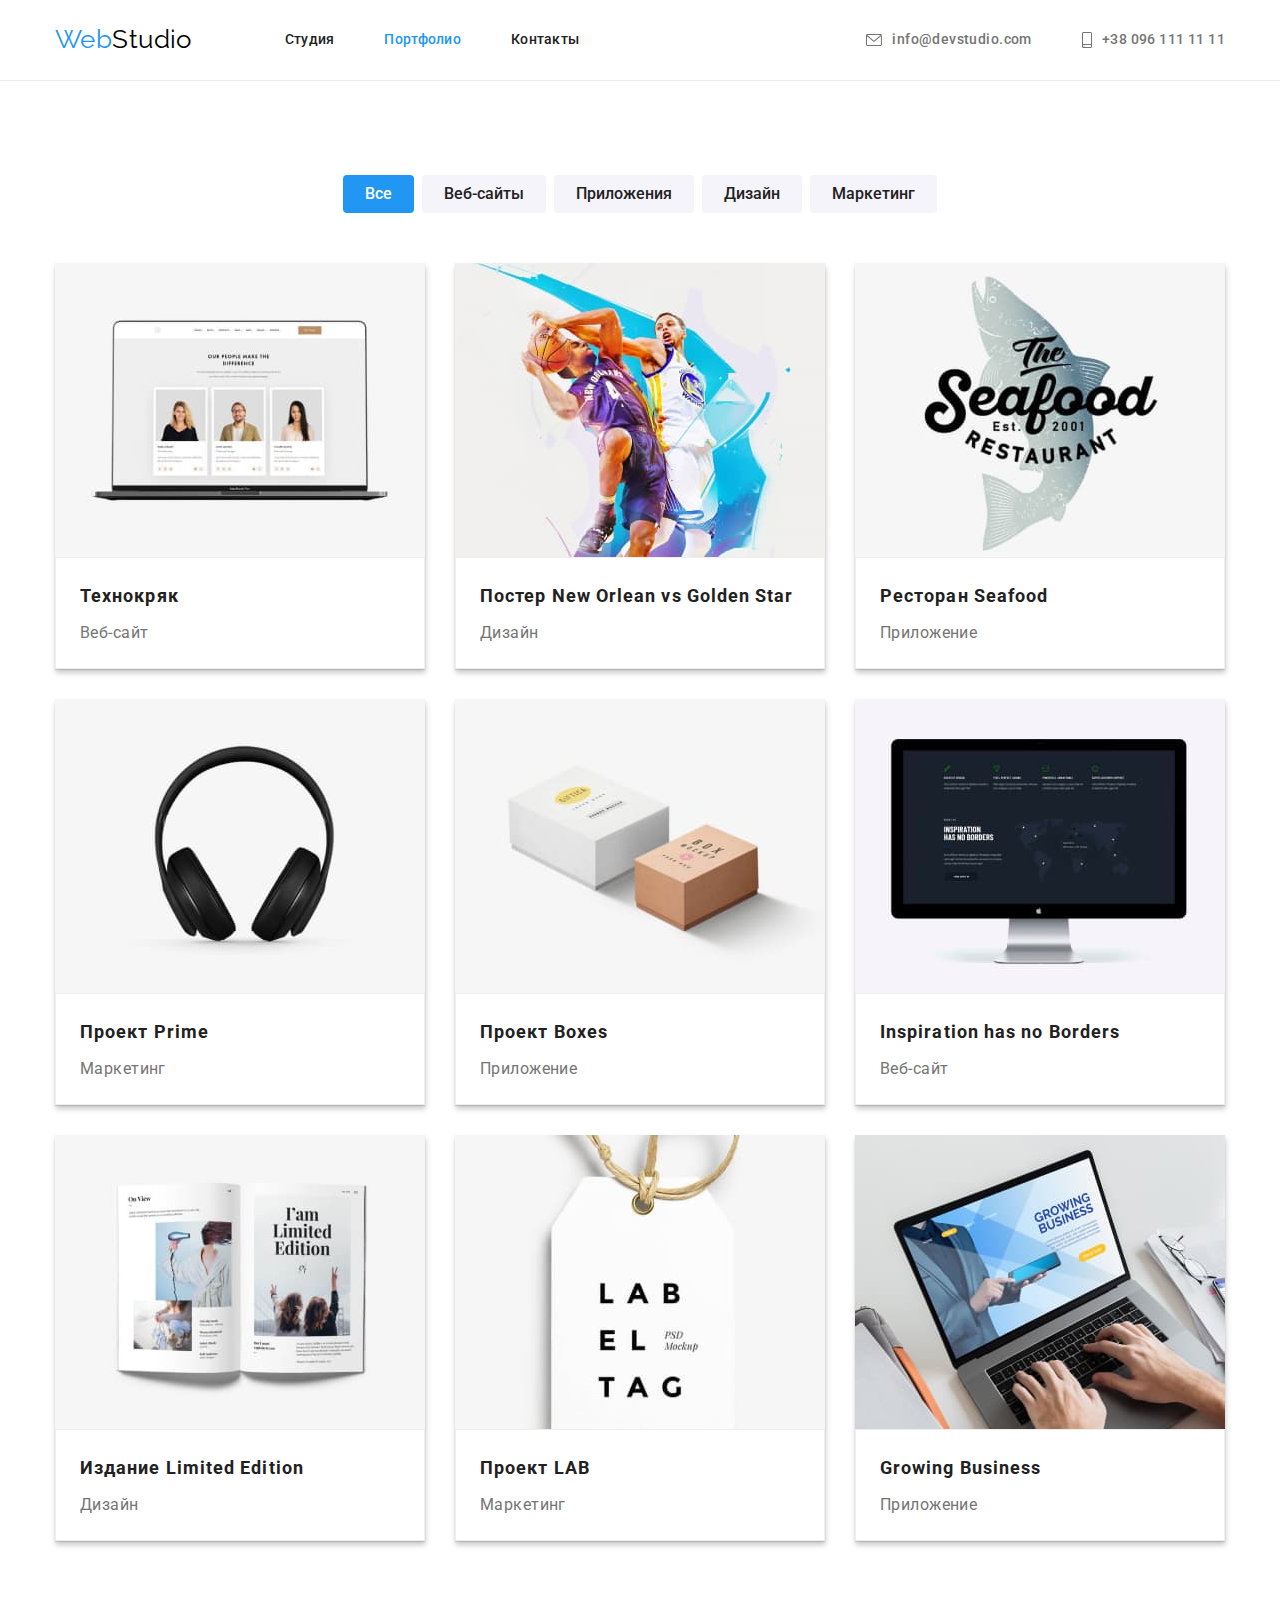
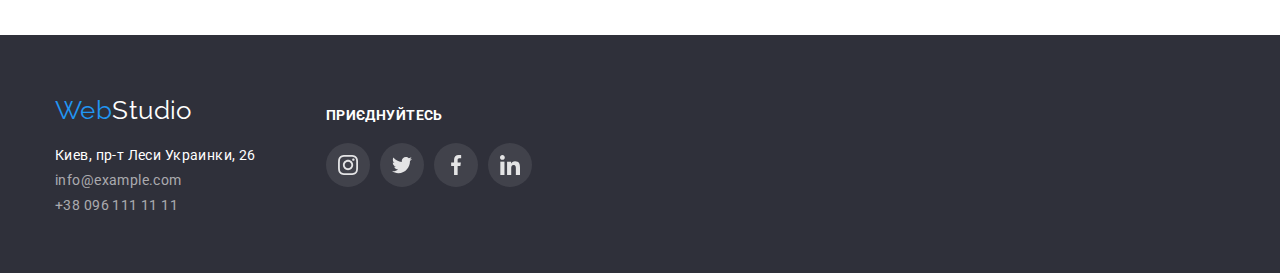
==== portfolio.html @ fe099a64 "Add files via upload" ====
<!DOCTYPE html>
<html lang="en">
  <head>
    <meta charset="UTF-8" />
    <meta http-equiv="X-UA-Compatible" content="IE=edge" />
    <meta name="viewport" content="width=device-width, initial-scale=1.0" />
    <title>Portfolio</title>
    <link rel="preconnect" href="https://fonts.googleapis.com" />
    <link rel="preconnect" href="https://fonts.gstatic.com" crossorigin />
    <link
      href="https://fonts.googleapis.com/css2?family=Raleway:wght@700&family=Roboto:wght@400;500;700;900&display=swap"
      rel="stylesheet"
    />
    <link
      rel="stylesheet"
      href="https://cdn.jsdelivr.net/npm/modern-normalize@1.1.0/modern-normalize.min.css"
    />
    <link rel="stylesheet" href="./css/styles.css" />
  </head>
  <body>
    <!-- Header -->
    <header class="page-header">
      <div class="container header-container">
        <nav class="page-nav">
          <a class="logo" href="./index.html">Web<span class="logo-part-header">Studio</span></a>
          <!-- Навигация -->
          <ul class="menu">
            <li class="menu-item">
              <a class="menu-link" href="./index.html">Студия</a>
            </li>
            <li class="menu-item">
              <a class="menu-link current" href="./portfolio.html">Портфолио</a>
            </li>
            <li class="menu-item">
              <a class="menu-link" href="">Контакты</a>
            </li>
          </ul>
        </nav>

        <!-- Контакты -->
        <ul class="contacts">
          <li class="email">
            <a class="mail" href="mailto:info@devstudio.com"
              >info@devstudio.com
              <svg class="mail-icon" width="16" height="12">
                <use href="./images/icons.svg#mail"></use>
              </svg>
            </a>
          </li>
          <li class="phone">
            <a class="phone-number" href="tel:+380961111111"
              >+38 096 111 11 11
              <svg class="phone-icon" width="10" height="16">
                <use href="./images/icons.svg#smartphone"></use>
              </svg>
            </a>
          </li>
        </ul>
      </div>
    </header>
    <!-- MAIN -->
    <main>
      <!-- Кнопки фільтрації -->
      <section class="projects section">
        <div class="container">
          <h1 class="visually-hidden">Наши работы</h1>
          <ul class="filter-button">
            <li><button class="filter-btn active" type="button">Все</button></li>
            <li><button class="filter-btn" type="button">Веб-сайты</button></li>
            <li><button class="filter-btn" type="button">Приложения</button></li>
            <li><button class="filter-btn" type="button">Дизайн</button></li>
            <li><button class="filter-btn" type="button">Маркетинг</button></li>
          </ul>

          <!-- Проекти студії -->
          <ul class="all-projects">
            <li class="project-card">
              <img src="./images/pr1.jpg" alt="Технокряк" width="370" />
              <div class="project-card-title">
                <h2 class="project-title">Технокряк</h2>
                <p class="project-description">Веб-сайт</p>
              </div>
            </li>

            <li class="project-card">
              <img src="./images/pr2.jpg" alt="New Orlean vs Golden Star" width="370" />
              <div class="project-card-title">
                <h2 class="project-title">Постер New Orlean vs Golden Star</h2>
                <p class="project-description">Дизайн</p>
              </div>
            </li>
            <li class="project-card">
              <img src="./images/pr3.jpg" alt="Seafood" width="370" />
              <div class="project-card-title">
                <h2 class="project-title">Ресторан Seafood</h2>
                <p class="project-description">Приложение</p>
              </div>
            </li>
            <li class="project-card">
              <img src="./images/pr4.jpg" alt="Prime" width="370" />
              <div class="project-card-title">
                <h2 class="project-title">Проект Prime</h2>
                <p class="project-description">Маркетинг</p>
              </div>
            </li>
            <li class="project-card">
              <img src="./images/pr5.jpg" alt="Boxes" width="370" />
              <div class="project-card-title">
                <h2 class="project-title">Проект Boxes</h2>
                <p class="project-description">Приложение</p>
              </div>
            </li>
            <li class="project-card">
              <img src="./images/pr6.jpg" alt="Borders" width="370" />
              <div class="project-card-title">
                <h2 class="project-title">Inspiration has no Borders</h2>
                <p class="project-description">Веб-сайт</p>
              </div>
            </li>
            <li class="project-card">
              <img src="./images/pr7.jpg" alt="Издание" width="370" />
              <div class="project-card-title">
                <h2 class="project-title">Издание Limited Edition</h2>
                <p class="project-description">Дизайн</p>
              </div>
            </li>
            <li class="project-card">
              <img src="./images/pr8.jpg" alt="LAB" width="370" />
              <div class="project-card-title">
                <h2 class="project-title">Проект LAB</h2>
                <p class="project-description">Маркетинг</p>
              </div>
            </li>
            <li class="project-card">
              <img src="./images/pr9.jpg" alt="Growing Business" width="370" />
              <div class="project-card-title">
                <h2 class="project-title">Growing Business</h2>
                <p class="project-description">Приложение</p>
              </div>
            </li>
          </ul>
        </div>
      </section>
    </main>

    <!-- Footer -->
    <footer class="footer">
      <div class="footer-info container">
        <div class="footer-left-side">
          <a class="logo-footer" href="./index.html"
            >Web<span class="logo-part-footer">Studio</span></a
          >

          <ul class="contacts-footer">
            <li class="footer-adress">
              <a class="post-address" href="">Киев, пр-т Леси Украинки, 26</a>
            </li>
            <li class="footer-adress">
              <a class="mail-footer" href="mailto:info@example.com">info@example.com</a>
            </li>
            <li><a class="phone-number-footer" href="tel:+380961111111">+38 096 111 11 11</a></li>
          </ul>
        </div>
        <div class="footer-right-side">
          <p class="invitation">приєднуйтесь</p>
          <ul class="social-list-footer">
            <li class="footer-social-item">
              <a href="" class="footer-social-link">
                <svg class="footer-social-icon" width="20" height="20">
                  <use href="./images/icons.svg#instagram"></use>
                </svg>
              </a>
            </li>
            <li class="footer-social-item">
              <a href="" class="footer-social-link">
                <svg class="footer-social-icon" width="20" height="20">
                  <use href="./images/icons.svg#twitter"></use>
                </svg>
              </a>
            </li>
            <li class="footer-social-item">
              <a href="" class="footer-social-link">
                <svg class="footer-social-icon" width="20" height="20">
                  <use href="./images/icons.svg#facebook"></use>
                </svg>
              </a>
            </li>
            <li class="footer-social-item">
              <a href="" class="footer-social-link">
                <svg class="footer-social-icon" width="20" height="20">
                  <use href="./images/icons.svg#linkedin"></use>
                </svg>
              </a>
            </li>
          </ul>
        </div>
      </div>
    </footer>
  </body>
</html>
---- css/styles.css ----
body {
    font-family: 'Roboto', sans-serif;
    color: #212121;
    font-size: 14px;
    letter-spacing: 0.03em;    
}

:root {
    --primary-font: 'Roboto', sans-serif;
    --secondary-font: 'Raleway', sans-serif;
    --primary-text-color: #212121;
    --secondary-text-color: #757575;
    --accent-color: #2196F3;
    --white-color: #FFFFFF;
    --black-color: #000000;
    --background-color: #F5F4FA;   
    --icons-color: #AFB1B8;
}

h1,
h2,
h3,
h4,
p {
    margin-top: 0;
    margin-bottom: 0;
}

ul {
    list-style: none;
    margin-top: 0;
    margin-bottom: 0;
    padding-left: 0; 
}

img {
    display: block;
}

button {
    cursor: pointer;
}

.container {
    width: 1200px;
    margin-left: auto;
    margin-right: auto;
    padding-left: 15px;
    padding-right: 15px;

}

.section {
    padding-top: 94px;
    padding-bottom: 94px;

}

.section-title {
    font-size: 36px;
    line-height: 1.17;
    text-align: center;
    color: var(--primary-text-color);
    margin-bottom: 50px;
}


a {
    text-decoration: none;
}

       /* LOGO */
.logo {
    
    font-family: var(--secondary-font);
    font-size: 26px;
    line-height: 1.2;       
    color: var(--accent-color);
    margin-right: 93px;
}

.logo-part-header {
    color: var(--black-color)
}

        /* Навигация */

.page-header {
    padding-top: 24px;
    padding-bottom: 25px;
    border-bottom: 1px solid #ECECEC;
}

.page-nav {
    display: flex;
}

.header-container {
    display: flex;
    align-items: center;

}


.menu {
    display: flex;
    align-items: center;

}

.menu-link {
    font-weight: 500;
    line-height: 1.14;
    letter-spacing: 0.02em;
    color: var(--primary-text-color);
    
}

.menu-link:hover,
.menu-link:focus {
    color: var(--accent-color);
}

.menu-item:not(:last-child) {
    margin-right: 50px;
}

.current {
    color: var(--accent-color);
}

        /* Контакты */

.contacts {
    display: flex;
    margin-left: auto;
    align-items: center;    
    
}

.email {
    margin-right: 50px;
}

.mail {
    display: flex;
    justify-content: center;
    align-items: center;
    font-weight: 500;
    line-height: 1.71;   
    color: var(--secondary-text-color);
}

.phone {
    cursor: pointer;
    color: var(--accent-color);
}

.phone-number {
    display: flex;
    justify-content: center;
    align-items: center;
    font-weight: 500;
    line-height: 1.14;
    color: var(--secondary-text-color);
    

}

.mail:hover,
.mail:focus,
.phone-number:hover,
.phone-number:focus {
    cursor: pointer;
    color: var(--accent-color);
}

.mail-icon {
    margin-right: 10px;
    order: -1;
    align-self: center;
    fill: currentColor;

}

.phone-icon {
    margin-right: 10px;
    order: -1;
    align-self: center;
    fill: currentColor;

}


.email:hover,
.email:focus,
.phone:hover,
.phone:focus,
.mail-footer:hover,
.mail-footer:focus,
.phone-number-footer:hover,
.phone-number-footer:focus {
    color: var(--accent-color);
}

    /* HERO */

.hero { 
    justify-content: center;
    align-items: center;
    width: 1600px;
    height: 600px;
    padding: 0;
    text-align: center;
    background: rgba(47, 48, 58, 0.4);
    background-image: linear-gradient(rgba(47, 48, 58, 0.4), rgba(47, 48, 58, 0.4)), url(../images/hero.jpg);
    background-size: cover;
    
}



.hero-title {
    display: flex;
    justify-content: center;
    align-items: center;
    font-weight: 900;
    font-size: 44px;
    line-height: 1.36;
    letter-spacing: 0.06em;
    text-transform: uppercase;
    color: var(--white-color);
    width: 696px;
    padding-top: 200px;
    margin-bottom: 30px;
    margin-left: auto;
    margin-right: auto;

}

.modal-btn {
    font-weight: 700;
    font-size: 16px;
    line-height: 1.88;

    align-items: center;
    text-align: center;
    letter-spacing: 0.06em;
    color: var(--white-color);
    
    background-color: var(--accent-color);
    box-shadow: 0px 4px 4px rgba(0, 0, 0, 0.15);
    border-radius: 4px;
    min-width: 200px;
    border: none;
    cursor: pointer;
    margin-left: auto;
    margin-right: auto;
    padding-top: 10px;
    padding-bottom: 10px;
    padding-left: 32px;
    padding-right: 32px;
    
}

.modal-btn:hover,
.modal-btn:focus {
    color: #188CE8;

}

   /* Особенности */

.visually-hidden {
    position: absolute;
    white-space: nowrap;
    width: 1px;
    height: 1px;
    overflow: hidden;
    border: 0;
    padding: 0;
    clip: rect(0 0 0 0);
    clip-path: inset(50%);
    margin: -1px;
}


.futures-list {
    display: flex;
    justify-content: space-between;
    padding-bottom: 94px;
}

.futures-section-item {
    
    width: 270px;
    height: 120px;

    background: #F5F4FA;
    border-radius: 4px;
    margin-bottom: 30px;
}

.futures-icon {
    margin: 25px 100px;
}

.future-title { 
    font-size: 14px;
    line-height: 1.14;
    text-transform: uppercase;
    color: var(--primary-text-color);
    width: 270px;
    margin-top: 30px;
    margin-bottom: 10px;
}

.future-text {
    line-height: 1.71;
    color: var(--secondary-text-color);   
}

  /* Работы */

.works {
    padding-top: 0;
}


.work-list {
    display: flex;
    justify-content: space-between;
    flex-wrap: wrap;
    gap: 30px;
}

    /* Команда */
.team {
    background: var(--background-color);   
}

.team-peoples {
    display: flex;
    text-align: center;
 
}

.team-member {
    display: block;
    flex-wrap: wrap;
    list-style: none;
    width: 270px;
    height: 428px;
    margin-bottom: 30px;
    margin-right: 30px;
    background: #FFFFFF;
    box-shadow: 0px 1px 3px rgba(0, 0, 0, 0.12), 0px 1px 1px rgba(0, 0, 0, 0.14), 0px 2px 1px rgba(0, 0, 0, 0.2);
    border-radius: 0px 0px 4px 4px;

}


.team-name {
font-weight: 500;
font-size: 16px;
line-height: 1.2;
color: var(--primary-text-color);
text-align: center;
padding-top: 30px;
margin-bottom: 10px;

}

.team-position {
font-weight: 400;
font-size: 16px;
line-height: 1.2;
color: var(--secondary-text-color);
text-align: center;
margin-bottom: 16px;
}

.social-list {
    display: flex;
    justify-content: center;
    gap: 10px;
}

.social-list-link {
    display: flex;
    justify-content: center;
    align-items: center;
    width: 44px;
    height: 44px;
    border-radius: 50%;
    background-color: var(--white-color);
    color: var(--secondary-text-color);
    opacity: 0.87;
}

.social-list-link:hover,
.social-list-link:focus {
    color: var(--white-color);
    background-color: var(--accent-color);

    
}

.social-list-icon {
    fill: var(--secondary-text-color);

}

.social-list-icon:hover,
.social-list-icon:focus {
    fill: var(--white-color);
}



        /* Постоянные клиенты */

.customers-list {
    display: flex;
    justify-content: center;
    gap: 30px;
}

.customers-list-item {
    width: 170px;
    height: 92px;
    border: 1px solid #AFB1B8
}
.customers-list-item:focus,
.customers-list-item:hover {
    color: var(--accent-color);
    border: 1px solid #2196F3
}


.customers-list-link {
    width: 170px;
    height: 92px;     
}

.customers-list-icon {
    margin: 16px 32px;
    fill: var(--icons-color);
}

.customers-list-icon:focus,
.customers-list-icon:hover {
    fill: var(--accent-color);
    
}


    /* Footer */
.footer {
    background: #2F303A;
    padding-top: 60px;
    padding-bottom: 60px;     
}

.footer-info {
    display: flex;
}


.logo-footer {
    font-family: var(--secondary-font);
    font-size: 26px;
    line-height: 1.2;       
    color: var(--accent-color);
    display: block;
    margin-bottom: 20px;

}

.logo-part-footer {
    color: var(--white-color);
    margin-right: 0;
}


.contacts-footer {
    font-style: normal;   
}

.footer-adress {
    margin-bottom: 9px;
}

.post-address {   
    color: var(--white-color);   
}

.mail-footer {
    color: rgba(255, 255, 255, 0.6);
}

.phone-number-footer {
    color: rgba(255, 255, 255, 0.6);
}

.footer-left-side {

}

.footer-right-side {
    padding-top: 12px;
    margin-left: 70px;

}

.invitation {
    font-weight: 700;
    font-size: 14px;
    line-height: 16px;
    letter-spacing: 0.03em;
    text-transform: uppercase;
    color: var(--white-color);
    margin-bottom: 20px;
}
.social-list-footer {
display: flex;
justify-content: center;
gap: 10px;
}

.footer-social-link {
    display: flex;
    justify-content: center;
    align-items: center;
    width: 44px;
    height: 44px;
    border-radius: 50%;
    background-color: var(--white-color);
    color: var(--secondary-text-color);
    opacity: 0.87;
    background: rgba(255, 255, 255, 0.1);
}

.footer-social-link:hover,
.footer-social-link:focus {
    background-color: var(--accent-color);
}

.footer-social-icon {
    fill: var(--white-color);

}

.footer-social-icon:hover,
.footer-social-icon:focus {
    fill: var(--white-color);
}


  /* PORTFOLIO */

   /* Кнопки фільтрації */

.visually-hidden {
    position: absolute;
    white-space: nowrap;
    width: 1px;
    height: 1px;
    overflow: hidden;
    border: 0;
    padding: 0;
    clip: rect(0 0 0 0);
    clip-path: inset(50%);
    margin: -1px;
}

.filter-btn {
    border: none;
    font-family: inherit;
    font-weight: 500;
    font-size: 16px;
    line-height: 1.62;
    text-align: center;
    
    color: var(--primary-text-color);
    background: var(--background-color);
    border-radius: 4px;
    
    cursor: pointer;
    display: flex;
    justify-content:center;
    padding: 6px 22px;
}
 

.filter-btn:hover,
.filter-btn:focus {
    background: var(--accent-color);
    color: var(--white-color);
    box-shadow: 0px 3px 1px rgba(0, 0, 0, 0.1), 0px 1px 2px rgba(0, 0, 0, 0.08), 0px 2px 2px rgba(0, 0, 0, 0.12);
    border-radius: 4px;
}

.active {
    background: var(--accent-color);
    color: var(--white-color);   
}

.filter-button {
    display: flex;
    justify-content: center;
    gap: 8px;   
    margin-bottom: 50px;
}

   /* Проекти студії */

.all-projects {
    display: flex;
    flex-wrap: wrap;
    gap: 30px; 
}

.project-card {
    background: #FFFFFF;
    box-shadow: 0px 1px 1px rgba(0, 0, 0, 0.12), 0px 4px 4px rgba(0, 0, 0, 0.06), 1px 4px 6px rgba(0, 0, 0, 0.16);
}

.project-card-title:hover {
    cursor: pointer;
    background: var(--accent-color);
    box-shadow: 0px 1px 1px rgba(0, 0, 0, 0.12), 0px 4px 4px rgba(0, 0, 0, 0.06), 1px 4px 6px rgba(0, 0, 0, 0.16);

}

.project-card-title {
    padding-top: 20px;
    border: 1px solid #EEEEEE;
    padding-bottom: 20px;
    padding-left: 24px;
    padding-right: 24px;
}

.project-title {
    font-size: 18px;
    line-height: 2;
    letter-spacing: 0.06em;
    color: var(--primary-text-color);
    margin-bottom: 4px;
}

.project-description {
    font-size: 16px;
    line-height: 1.88;
    color: var(--secondary-text-color);
}
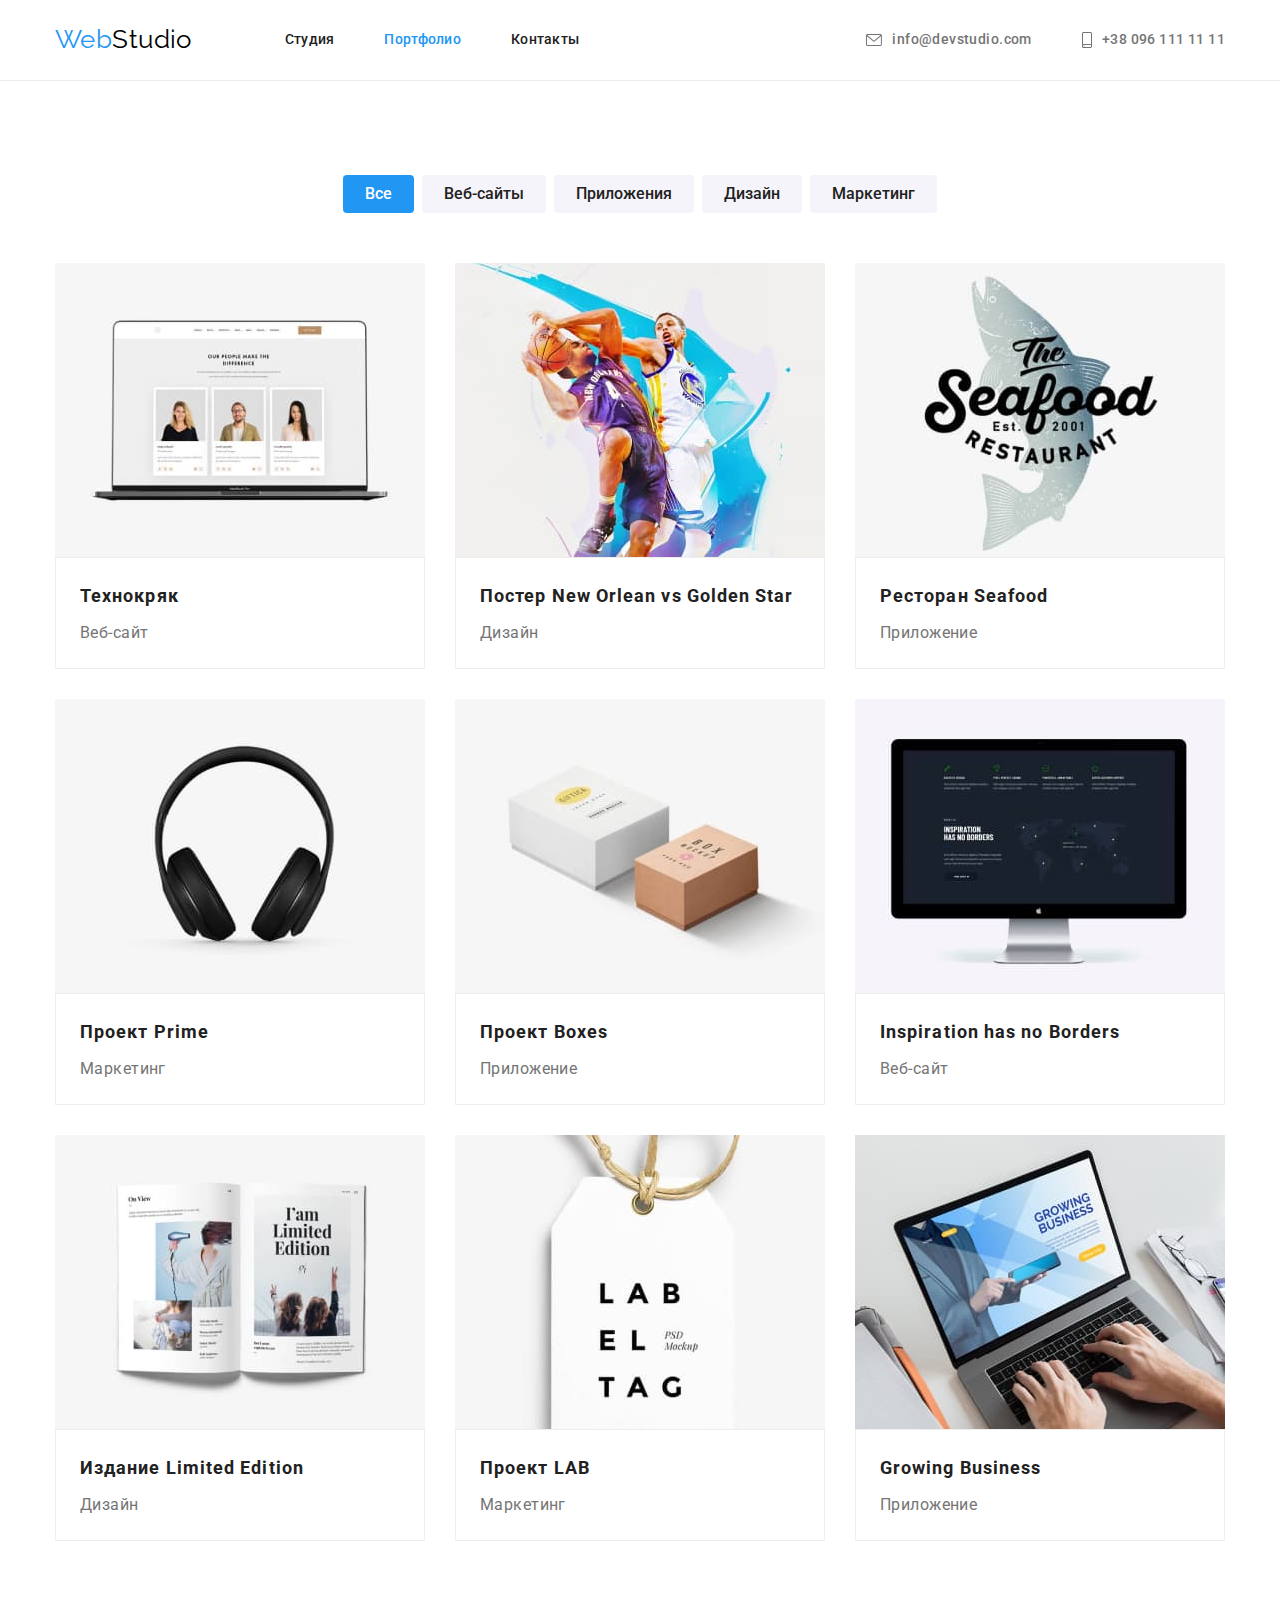
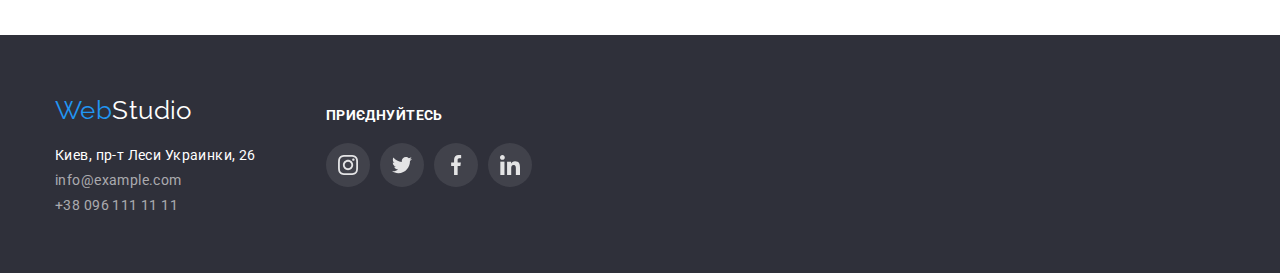
==== commit 2fb55ba1: "Portfolio виправив" ====
--- a/portfolio.html
+++ b/portfolio.html
@@ -75,68 +75,86 @@
           <!-- Проекти студії -->
           <ul class="all-projects">
             <li class="project-card">
-              <img src="./images/pr1.jpg" alt="Технокряк" width="370" />
-              <div class="project-card-title">
-                <h2 class="project-title">Технокряк</h2>
-                <p class="project-description">Веб-сайт</p>
-              </div>
-            </li>
-
-            <li class="project-card">
-              <img src="./images/pr2.jpg" alt="New Orlean vs Golden Star" width="370" />
-              <div class="project-card-title">
-                <h2 class="project-title">Постер New Orlean vs Golden Star</h2>
-                <p class="project-description">Дизайн</p>
-              </div>
-            </li>
-            <li class="project-card">
-              <img src="./images/pr3.jpg" alt="Seafood" width="370" />
-              <div class="project-card-title">
-                <h2 class="project-title">Ресторан Seafood</h2>
-                <p class="project-description">Приложение</p>
-              </div>
-            </li>
-            <li class="project-card">
-              <img src="./images/pr4.jpg" alt="Prime" width="370" />
-              <div class="project-card-title">
-                <h2 class="project-title">Проект Prime</h2>
-                <p class="project-description">Маркетинг</p>
-              </div>
-            </li>
-            <li class="project-card">
-              <img src="./images/pr5.jpg" alt="Boxes" width="370" />
-              <div class="project-card-title">
-                <h2 class="project-title">Проект Boxes</h2>
-                <p class="project-description">Приложение</p>
-              </div>
-            </li>
-            <li class="project-card">
-              <img src="./images/pr6.jpg" alt="Borders" width="370" />
-              <div class="project-card-title">
-                <h2 class="project-title">Inspiration has no Borders</h2>
-                <p class="project-description">Веб-сайт</p>
-              </div>
-            </li>
-            <li class="project-card">
-              <img src="./images/pr7.jpg" alt="Издание" width="370" />
-              <div class="project-card-title">
-                <h2 class="project-title">Издание Limited Edition</h2>
-                <p class="project-description">Дизайн</p>
-              </div>
-            </li>
-            <li class="project-card">
-              <img src="./images/pr8.jpg" alt="LAB" width="370" />
-              <div class="project-card-title">
-                <h2 class="project-title">Проект LAB</h2>
-                <p class="project-description">Маркетинг</p>
-              </div>
-            </li>
-            <li class="project-card">
-              <img src="./images/pr9.jpg" alt="Growing Business" width="370" />
-              <div class="project-card-title">
-                <h2 class="project-title">Growing Business</h2>
-                <p class="project-description">Приложение</p>
-              </div>
+              <a class="project-card-link">
+                <img src="./images/pr1.jpg" alt="Технокряк" width="370" />
+                <div class="project-card-title">
+                  <h2 class="project-title">Технокряк</h2>
+                  <p class="project-description">Веб-сайт</p>
+                </div>
+              </a>
+            </li>
+
+            <li class="project-card">
+              <a class="project-card-link">
+                <img src="./images/pr2.jpg" alt="New Orlean vs Golden Star" width="370" />
+                <div class="project-card-title">
+                  <h2 class="project-title">Постер New Orlean vs Golden Star</h2>
+                  <p class="project-description">Дизайн</p>
+                </div>
+              </a>
+            </li>
+            <li class="project-card">
+              <a class="project-card-link">
+                <img src="./images/pr3.jpg" alt="Seafood" width="370" />
+                <div class="project-card-title">
+                  <h2 class="project-title">Ресторан Seafood</h2>
+                  <p class="project-description">Приложение</p>
+                </div>
+              </a>
+            </li>
+            <li class="project-card">
+              <a class="project-card-link">
+                <img src="./images/pr4.jpg" alt="Prime" width="370" />
+                <div class="project-card-title">
+                  <h2 class="project-title">Проект Prime</h2>
+                  <p class="project-description">Маркетинг</p>
+                </div>
+              </a>
+            </li>
+            <li class="project-card">
+              <a class="project-card-link">
+                <img src="./images/pr5.jpg" alt="Boxes" width="370" />
+                <div class="project-card-title">
+                  <h2 class="project-title">Проект Boxes</h2>
+                  <p class="project-description">Приложение</p>
+                </div>
+              </a>
+            </li>
+            <li class="project-card">
+              <a class="project-card-link">
+                <img src="./images/pr6.jpg" alt="Borders" width="370" />
+                <div class="project-card-title">
+                  <h2 class="project-title">Inspiration has no Borders</h2>
+                  <p class="project-description">Веб-сайт</p>
+                </div>
+              </a>
+            </li>
+            <li class="project-card">
+              <a class="project-card-link">
+                <img src="./images/pr7.jpg" alt="Издание" width="370" />
+                <div class="project-card-title">
+                  <h2 class="project-title">Издание Limited Edition</h2>
+                  <p class="project-description">Дизайн</p>
+                </div>
+              </a>
+            </li>
+            <li class="project-card">
+              <a class="project-card-link">
+                <img src="./images/pr8.jpg" alt="LAB" width="370" />
+                <div class="project-card-title">
+                  <h2 class="project-title">Проект LAB</h2>
+                  <p class="project-description">Маркетинг</p>
+                </div>
+              </a>
+            </li>
+            <li class="project-card">
+              <a class="project-card-link">
+                <img src="./images/pr9.jpg" alt="Growing Business" width="370" />
+                <div class="project-card-title">
+                  <h2 class="project-title">Growing Business</h2>
+                  <p class="project-description">Приложение</p>
+                </div>
+              </a>
             </li>
           </ul>
         </div>
--- a/css/styles.css
+++ b/css/styles.css
@@ -288,21 +288,21 @@
 .futures-list {
     display: flex;
     justify-content: space-between;
-    padding-bottom: 94px;
 }
 
 .futures-section-item {
-    
     width: 270px;
+}
+
+.futures-element {
+    display: flex;
+    align-items: center;
+    justify-content: center;
     height: 120px;
-
     background: #F5F4FA;
     border-radius: 4px;
     margin-bottom: 30px;
-}
-
-.futures-icon {
-    margin: 25px 100px;
+
 }
 
 .future-title { 
@@ -398,8 +398,7 @@
     opacity: 0.87;
 }
 
-.social-list-link:hover,
-.social-list-link:focus {
+.social-list-link:hover {
     color: var(--white-color);
     background-color: var(--accent-color);
 
@@ -413,8 +412,8 @@
 
 .social-list-icon:hover,
 .social-list-icon:focus {
-    fill: var(--white-color);
-}
+    fill: currentColor;
+} 
 
 
 
@@ -427,24 +426,27 @@
 }
 
 .customers-list-item {
+    border: 1px solid #AFB1B8
+    
+}
+.customers-list-item:focus,
+.customers-list-item:hover {
+    color: var(--accent-color);
+    border: 1px solid #2196F3
+}
+
+
+.customers-list-link { 
+    display: flex;
+    justify-content: center;
+    align-items: center;
     width: 170px;
     height: 92px;
-    border: 1px solid #AFB1B8
-}
-.customers-list-item:focus,
-.customers-list-item:hover {
-    color: var(--accent-color);
-    border: 1px solid #2196F3
-}
-
-
-.customers-list-link {
-    width: 170px;
-    height: 92px;     
+    
 }
 
 .customers-list-icon {
-    margin: 16px 32px;
+    
     fill: var(--icons-color);
 }
 
@@ -501,10 +503,6 @@
 
 .phone-number-footer {
     color: rgba(255, 255, 255, 0.6);
-}
-
-.footer-left-side {
-
 }
 
 .footer-right-side {
@@ -621,14 +619,9 @@
     gap: 30px; 
 }
 
-.project-card {
-    background: #FFFFFF;
-    box-shadow: 0px 1px 1px rgba(0, 0, 0, 0.12), 0px 4px 4px rgba(0, 0, 0, 0.06), 1px 4px 6px rgba(0, 0, 0, 0.16);
-}
-
-.project-card-title:hover {
-    cursor: pointer;
-    background: var(--accent-color);
+.project-card-link:hover,
+.project-card-link:focus {    
+    display: block;
     box-shadow: 0px 1px 1px rgba(0, 0, 0, 0.12), 0px 4px 4px rgba(0, 0, 0, 0.06), 1px 4px 6px rgba(0, 0, 0, 0.16);
 
 }
